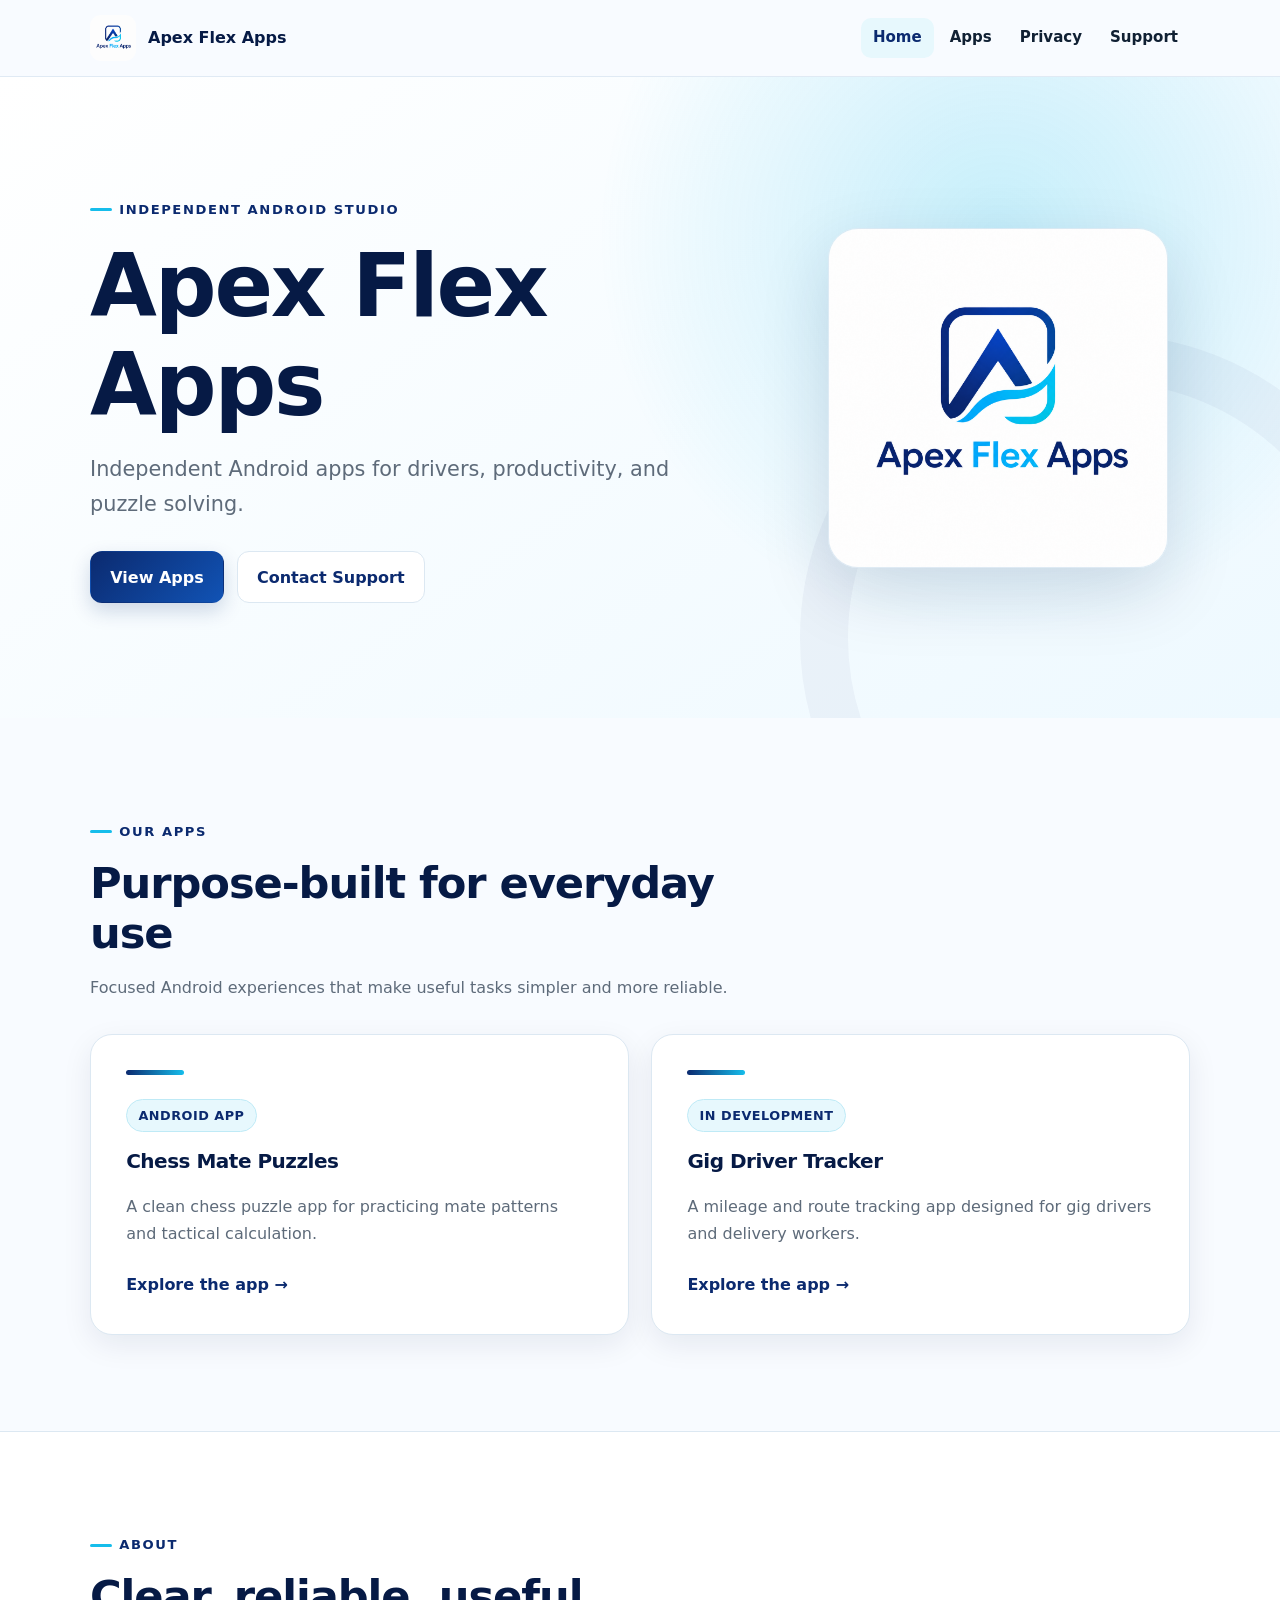
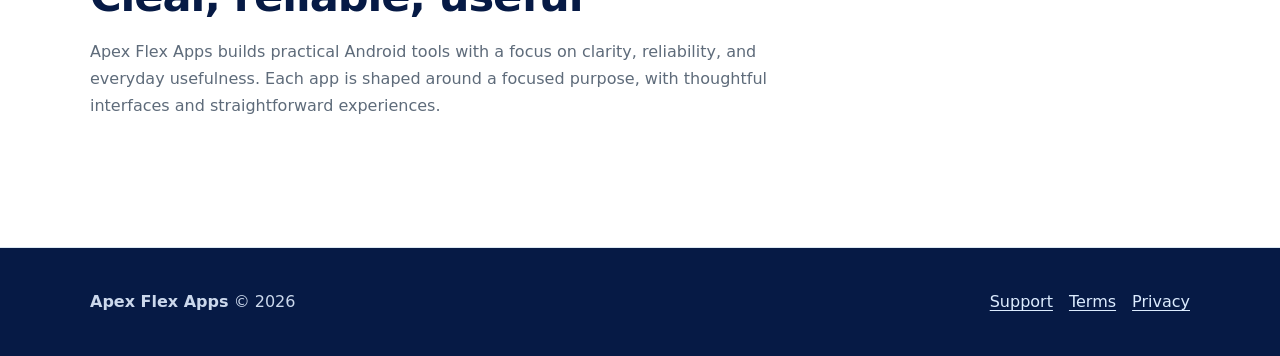
==== index.html @ 63ab4a0b "init commit" ====
<!doctype html>
<html lang="en">
<head>
  <meta charset="utf-8">
  <meta name="viewport" content="width=device-width, initial-scale=1">
  <meta name="description" content="Apex Flex Apps builds independent Android apps for drivers, productivity, and puzzle solving.">
  <title>Apex Flex Apps | Independent Android Apps</title>
  <link rel="icon" type="image/png" href="assets/img/logo.png">
  <link rel="stylesheet" href="assets/css/styles.css">
</head>
<body>
  <header class="site-header">
    <div class="container header-inner">
      <a class="brand" href="index.html" aria-label="Apex Flex Apps home"><img src="assets/img/logo.png" alt=""><span>Apex Flex Apps</span></a>
      <nav class="site-nav" aria-label="Primary navigation">
        <a href="index.html" aria-current="page">Home</a><a href="#apps">Apps</a><a href="privacy/chess-mate-puzzles.html">Privacy</a><a href="support.html">Support</a>
      </nav>
    </div>
  </header>
  <main>
    <section class="hero">
      <div class="container hero-grid">
        <div class="hero-copy">
          <span class="eyebrow">Independent Android studio</span>
          <h1>Apex Flex Apps</h1>
          <p>Independent Android apps for drivers, productivity, and puzzle solving.</p>
          <div class="actions"><a class="button" href="#apps">View Apps</a><a class="button button-secondary" href="support.html">Contact Support</a></div>
        </div>
        <img class="hero-logo" src="assets/img/logo.png" alt="Apex Flex Apps logo">
      </div>
    </section>
    <section class="section" id="apps">
      <div class="container">
        <div class="section-heading"><span class="eyebrow">Our apps</span><h2>Purpose-built for everyday use</h2><p>Focused Android experiences that make useful tasks simpler and more reliable.</p></div>
        <div class="card-grid">
          <article class="card card-accent"><span class="badge">Android app</span><h3>Chess Mate Puzzles</h3><p>A clean chess puzzle app for practicing mate patterns and tactical calculation.</p><a class="text-link" href="apps/chess-mate-puzzles.html">Explore the app</a></article>
          <article class="card card-accent"><span class="badge">In development</span><h3>Gig Driver Tracker</h3><p>A mileage and route tracking app designed for gig drivers and delivery workers.</p><a class="text-link" href="apps/gig-driver-tracker.html">Explore the app</a></article>
        </div>
      </div>
    </section>
    <section class="section section-alt">
      <div class="container"><div class="section-heading"><span class="eyebrow">About</span><h2>Clear, reliable, useful</h2><p>Apex Flex Apps builds practical Android tools with a focus on clarity, reliability, and everyday usefulness. Each app is shaped around a focused purpose, with thoughtful interfaces and straightforward experiences.</p></div></div>
    </section>
  </main>
  <footer class="site-footer"><div class="container footer-inner"><p><strong>Apex Flex Apps</strong> &copy; 2026</p><div class="footer-links"><a href="support.html">Support</a><a href="terms.html">Terms</a><a href="privacy/chess-mate-puzzles.html">Privacy</a></div></div></footer>
</body>
</html>
---- assets/css/styles.css ----
:root {
  --color-primary: #0b2a6f;
  --color-primary-dark: #061a45;
  --color-accent: #16bdeb;
  --color-accent-dark: #078db7;
  --color-accent-soft: #e7f8fd;
  --color-bg: #f8fbff;
  --color-surface: #ffffff;
  --color-text: #102033;
  --color-muted: #5e6b7a;
  --color-border: #dce8f2;
  --shadow-sm: 0 10px 30px rgba(6, 26, 69, 0.08);
  --shadow-lg: 0 24px 70px rgba(6, 26, 69, 0.14);
  --radius: 22px;
  --radius-sm: 14px;
  --container: 1100px;
}

* {
  box-sizing: border-box;
}

html {
  scroll-behavior: smooth;
}

body {
  margin: 0;
  color: var(--color-text);
  background: var(--color-bg);
  font-family: Inter, ui-sans-serif, system-ui, -apple-system, BlinkMacSystemFont, "Segoe UI", sans-serif;
  font-size: 1rem;
  line-height: 1.7;
}

img {
  max-width: 100%;
  display: block;
}

a {
  color: var(--color-primary);
  text-decoration-thickness: 1px;
  text-underline-offset: 3px;
}

a:hover {
  color: var(--color-accent-dark);
}

:focus-visible {
  outline: 3px solid var(--color-accent);
  outline-offset: 3px;
}

h1,
h2,
h3 {
  margin-top: 0;
  color: var(--color-primary-dark);
  line-height: 1.15;
  letter-spacing: -0.025em;
}

h1 {
  font-size: clamp(2.6rem, 8vw, 5.4rem);
  margin-bottom: 1rem;
}

h2 {
  font-size: clamp(1.8rem, 4vw, 2.7rem);
  margin-bottom: 1rem;
}

h3 {
  font-size: 1.25rem;
}

p {
  margin-top: 0;
}

.container {
  width: min(calc(100% - 2rem), var(--container));
  margin-inline: auto;
}

.site-header {
  position: sticky;
  z-index: 10;
  top: 0;
  border-bottom: 1px solid rgba(220, 232, 242, 0.85);
  background: rgba(248, 251, 255, 0.92);
  backdrop-filter: blur(16px);
}

.header-inner {
  display: flex;
  align-items: center;
  justify-content: space-between;
  gap: 1.5rem;
  min-height: 76px;
}

.brand {
  display: inline-flex;
  align-items: center;
  gap: 0.75rem;
  color: var(--color-primary-dark);
  font-weight: 800;
  text-decoration: none;
  white-space: nowrap;
}

.brand img {
  width: 46px;
  height: 46px;
  border-radius: 11px;
  object-fit: cover;
}

.site-nav {
  display: flex;
  align-items: center;
  justify-content: flex-end;
  gap: 0.25rem;
  flex-wrap: wrap;
}

.site-nav a {
  padding: 0.45rem 0.75rem;
  border-radius: 10px;
  color: var(--color-text);
  font-size: 0.94rem;
  font-weight: 650;
  text-decoration: none;
}

.site-nav a:hover,
.site-nav a[aria-current="page"] {
  color: var(--color-primary);
  background: var(--color-accent-soft);
}

main {
  min-height: calc(100vh - 250px);
}

.hero {
  position: relative;
  overflow: hidden;
  padding: clamp(4rem, 9vw, 7.5rem) 0;
  background:
    radial-gradient(circle at 78% 25%, rgba(22, 189, 235, 0.22), transparent 25rem),
    linear-gradient(145deg, #ffffff 0%, #eef9ff 100%);
}

.hero::after {
  position: absolute;
  right: -8rem;
  bottom: -14rem;
  width: 32rem;
  height: 32rem;
  border: 3rem solid rgba(11, 42, 111, 0.04);
  border-radius: 50%;
  content: "";
}

.hero-grid {
  position: relative;
  z-index: 1;
  display: grid;
  grid-template-columns: 1.25fr 0.75fr;
  align-items: center;
  gap: clamp(2rem, 6vw, 5rem);
}

.eyebrow {
  display: inline-flex;
  align-items: center;
  gap: 0.45rem;
  margin-bottom: 1rem;
  color: var(--color-primary);
  font-size: 0.82rem;
  font-weight: 800;
  letter-spacing: 0.12em;
  text-transform: uppercase;
}

.eyebrow::before {
  width: 22px;
  height: 3px;
  border-radius: 99px;
  background: var(--color-accent);
  content: "";
}

.hero-copy {
  max-width: 680px;
}

.hero-copy p {
  max-width: 650px;
  color: var(--color-muted);
  font-size: clamp(1.08rem, 2vw, 1.3rem);
}

.hero-logo {
  width: min(100%, 340px);
  margin-inline: auto;
  border: 1px solid rgba(220, 232, 242, 0.8);
  border-radius: 30px;
  box-shadow: var(--shadow-lg);
}

.actions {
  display: flex;
  gap: 0.8rem;
  margin-top: 1.8rem;
  flex-wrap: wrap;
}

.button {
  display: inline-flex;
  align-items: center;
  justify-content: center;
  min-height: 48px;
  padding: 0.72rem 1.2rem;
  border: 1px solid transparent;
  border-radius: 12px;
  color: #fff;
  background: linear-gradient(135deg, var(--color-primary), #1153b5);
  box-shadow: 0 8px 20px rgba(11, 42, 111, 0.18);
  font-weight: 750;
  text-decoration: none;
}

.button:hover {
  color: #fff;
  background: var(--color-primary-dark);
  transform: translateY(-1px);
}

.button-secondary {
  border-color: var(--color-border);
  color: var(--color-primary);
  background: var(--color-surface);
  box-shadow: none;
}

.button-secondary:hover {
  color: var(--color-primary-dark);
  background: var(--color-accent-soft);
}

.button-disabled,
.button-disabled:hover {
  cursor: default;
  color: var(--color-muted);
  background: #edf3f8;
  box-shadow: none;
  transform: none;
}

.section {
  padding: clamp(4rem, 8vw, 6rem) 0;
}

.section-alt {
  border-block: 1px solid var(--color-border);
  background: var(--color-surface);
}

.section-heading {
  max-width: 700px;
  margin-bottom: 2rem;
}

.section-heading p,
.muted,
.card p {
  color: var(--color-muted);
}

.card-grid {
  display: grid;
  grid-template-columns: repeat(2, 1fr);
  gap: 1.4rem;
}

.card {
  padding: clamp(1.5rem, 4vw, 2.2rem);
  border: 1px solid var(--color-border);
  border-radius: var(--radius);
  background: var(--color-surface);
  box-shadow: var(--shadow-sm);
}

.card-accent {
  position: relative;
  overflow: hidden;
}

.card-accent::before {
  display: block;
  width: 58px;
  height: 5px;
  margin-bottom: 1.5rem;
  border-radius: 99px;
  background: linear-gradient(90deg, var(--color-primary), var(--color-accent));
  content: "";
}

.text-link {
  display: inline-flex;
  align-items: center;
  gap: 0.35rem;
  margin-top: 0.5rem;
  font-weight: 750;
  text-decoration: none;
}

.text-link::after {
  content: "\2192";
}

.page-hero {
  padding: clamp(3.5rem, 8vw, 6rem) 0;
  border-bottom: 1px solid var(--color-border);
  background:
    radial-gradient(circle at 90% 10%, rgba(22, 189, 235, 0.2), transparent 22rem),
    linear-gradient(150deg, #fff, #eef8ff);
}

.page-hero h1 {
  max-width: 850px;
  font-size: clamp(2.4rem, 7vw, 4.4rem);
}

.page-hero p {
  max-width: 720px;
  color: var(--color-muted);
  font-size: 1.15rem;
}

.badge {
  display: inline-flex;
  margin-bottom: 1.1rem;
  padding: 0.3rem 0.7rem;
  border: 1px solid #bfeaf6;
  border-radius: 999px;
  color: var(--color-primary);
  background: var(--color-accent-soft);
  font-size: 0.8rem;
  font-weight: 800;
  letter-spacing: 0.04em;
  text-transform: uppercase;
}

.content-grid {
  display: grid;
  grid-template-columns: minmax(0, 1fr) 280px;
  align-items: start;
  gap: 2rem;
}

.content-stack {
  display: grid;
  gap: 1.2rem;
}

.content-section {
  scroll-margin-top: 100px;
  padding: clamp(1.4rem, 4vw, 2rem);
  border: 1px solid var(--color-border);
  border-radius: var(--radius-sm);
  background: var(--color-surface);
}

.content-section > :last-child {
  margin-bottom: 0;
}

.side-card {
  position: sticky;
  top: 100px;
}

.side-card ul,
.feature-list {
  margin: 0;
  padding-left: 1.2rem;
}

.feature-list li,
.side-card li {
  margin: 0.5rem 0;
}

.policy-meta {
  margin-bottom: 1.8rem;
  padding: 1rem 1.2rem;
  border-left: 4px solid var(--color-accent);
  border-radius: 0 var(--radius-sm) var(--radius-sm) 0;
  background: var(--color-accent-soft);
}

.policy-meta p {
  margin: 0.15rem 0;
}

.site-footer {
  padding: 2.5rem 0;
  color: #cbd8ec;
  background: var(--color-primary-dark);
}

.footer-inner {
  display: flex;
  align-items: center;
  justify-content: space-between;
  gap: 1rem 2rem;
  flex-wrap: wrap;
}

.footer-inner p {
  margin: 0;
}

.footer-links {
  display: flex;
  gap: 1rem;
  flex-wrap: wrap;
}

.footer-links a {
  color: #dcecff;
}

.footer-links a:hover {
  color: var(--color-accent);
}

@media (max-width: 760px) {
  .header-inner {
    align-items: flex-start;
    flex-direction: column;
    gap: 0.5rem;
    padding: 0.8rem 0;
  }

  .site-header {
    position: static;
  }

  .site-nav {
    justify-content: flex-start;
  }

  .hero-grid,
  .card-grid,
  .content-grid {
    grid-template-columns: 1fr;
  }

  .hero-logo {
    width: min(75%, 300px);
  }

  .hero-copy {
    text-align: center;
  }

  .hero-copy .eyebrow,
  .hero-copy .actions {
    justify-content: center;
  }

  .side-card {
    position: static;
  }
}

@media (prefers-reduced-motion: reduce) {
  html {
    scroll-behavior: auto;
  }
}
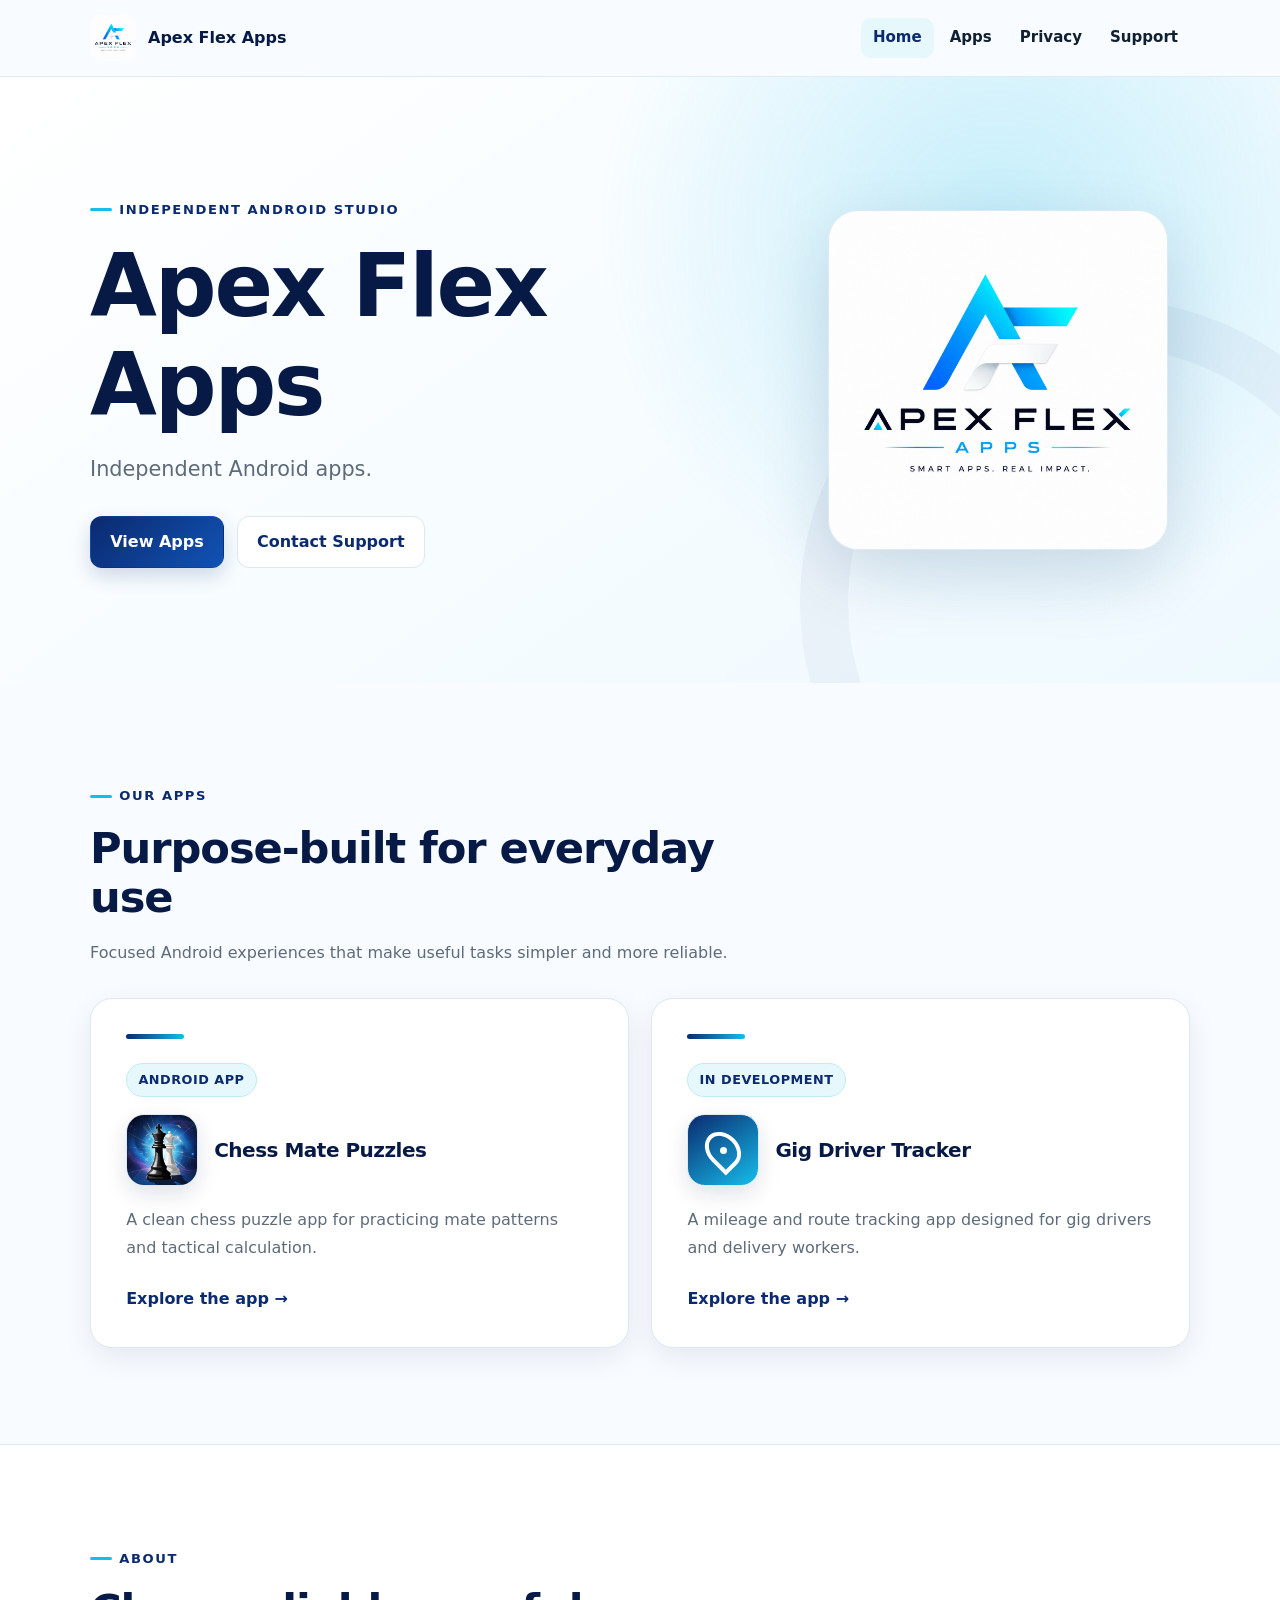
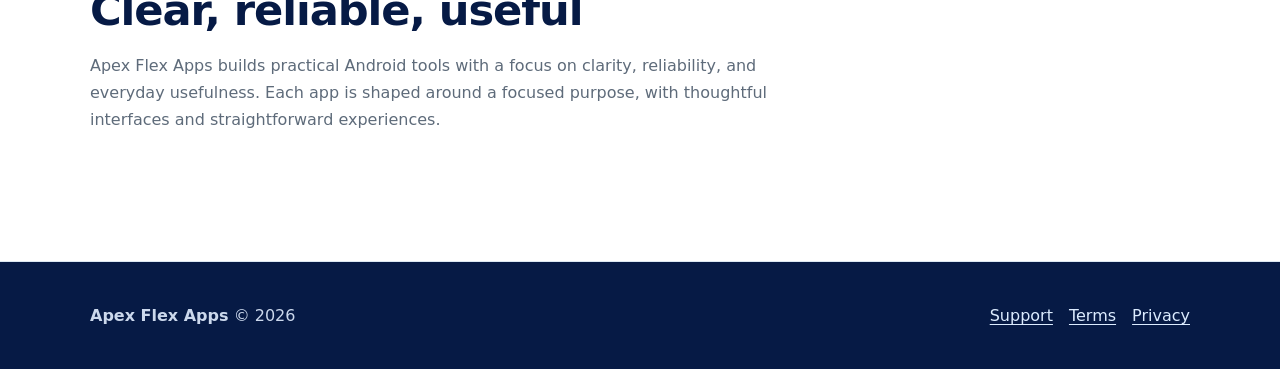
==== commit f8cc8524: "Add images to apps. Change logo" ====
--- a/index.html
+++ b/index.html
@@ -5,13 +5,13 @@
   <meta name="viewport" content="width=device-width, initial-scale=1">
   <meta name="description" content="Apex Flex Apps builds independent Android apps for drivers, productivity, and puzzle solving.">
   <title>Apex Flex Apps | Independent Android Apps</title>
-  <link rel="icon" type="image/png" href="assets/img/logo.png">
+  <link rel="icon" type="image/png" href="assets/img/logo_white_bg.png">
   <link rel="stylesheet" href="assets/css/styles.css">
 </head>
 <body>
   <header class="site-header">
     <div class="container header-inner">
-      <a class="brand" href="index.html" aria-label="Apex Flex Apps home"><img src="assets/img/logo.png" alt=""><span>Apex Flex Apps</span></a>
+      <a class="brand" href="index.html" aria-label="Apex Flex Apps home"><img class="brand-logo" src="assets/img/logo_white_bg.png" alt=""><span>Apex Flex Apps</span></a>
       <nav class="site-nav" aria-label="Primary navigation">
         <a href="index.html" aria-current="page">Home</a><a href="#apps">Apps</a><a href="privacy/chess-mate-puzzles.html">Privacy</a><a href="support.html">Support</a>
       </nav>
@@ -23,18 +23,18 @@
         <div class="hero-copy">
           <span class="eyebrow">Independent Android studio</span>
           <h1>Apex Flex Apps</h1>
-          <p>Independent Android apps for drivers, productivity, and puzzle solving.</p>
+          <p>Independent Android apps.</p>
           <div class="actions"><a class="button" href="#apps">View Apps</a><a class="button button-secondary" href="support.html">Contact Support</a></div>
         </div>
-        <img class="hero-logo" src="assets/img/logo.png" alt="Apex Flex Apps logo">
+        <img class="hero-logo" src="assets/img/logo_white_bg.png" alt="Apex Flex Apps logo">
       </div>
     </section>
     <section class="section" id="apps">
       <div class="container">
         <div class="section-heading"><span class="eyebrow">Our apps</span><h2>Purpose-built for everyday use</h2><p>Focused Android experiences that make useful tasks simpler and more reliable.</p></div>
         <div class="card-grid">
-          <article class="card card-accent"><span class="badge">Android app</span><h3>Chess Mate Puzzles</h3><p>A clean chess puzzle app for practicing mate patterns and tactical calculation.</p><a class="text-link" href="apps/chess-mate-puzzles.html">Explore the app</a></article>
-          <article class="card card-accent"><span class="badge">In development</span><h3>Gig Driver Tracker</h3><p>A mileage and route tracking app designed for gig drivers and delivery workers.</p><a class="text-link" href="apps/gig-driver-tracker.html">Explore the app</a></article>
+          <article class="card card-accent"><span class="badge">Android app</span><div class="app-heading"><img class="app-icon" src="assets/img/apps_icons/chess_icon.png" alt="Chess Mate Puzzles app icon"><h3>Chess Mate Puzzles</h3></div><p>A clean chess puzzle app for practicing mate patterns and tactical calculation.</p><a class="text-link" href="apps/chess-mate-puzzles.html">Explore the app</a></article>
+          <article class="card card-accent"><span class="badge">In development</span><div class="app-heading"><span class="app-icon-placeholder" role="img" aria-label="Gig Driver Tracker placeholder icon"></span><h3>Gig Driver Tracker</h3></div><p>A mileage and route tracking app designed for gig drivers and delivery workers.</p><a class="text-link" href="apps/gig-driver-tracker.html">Explore the app</a></article>
         </div>
       </div>
     </section>
--- a/assets/css/styles.css
+++ b/assets/css/styles.css
@@ -112,7 +112,7 @@
   white-space: nowrap;
 }
 
-.brand img {
+.brand-logo {
   width: 46px;
   height: 46px;
   border-radius: 11px;
@@ -207,9 +207,11 @@
 
 .hero-logo {
   width: min(100%, 340px);
+  aspect-ratio: 1;
   margin-inline: auto;
   border: 1px solid rgba(220, 232, 242, 0.8);
   border-radius: 30px;
+  object-fit: cover;
   box-shadow: var(--shadow-lg);
 }
 
@@ -309,6 +311,77 @@
   border-radius: 99px;
   background: linear-gradient(90deg, var(--color-primary), var(--color-accent));
   content: "";
+}
+
+.app-heading {
+  display: flex;
+  align-items: center;
+  gap: 1rem;
+  margin-bottom: 1.25rem;
+}
+
+.app-heading h1,
+.app-heading h3 {
+  margin-bottom: 0;
+}
+
+.app-icon,
+.app-icon-placeholder {
+  width: 72px;
+  height: 72px;
+  flex: 0 0 72px;
+  border: 1px solid var(--color-border);
+  border-radius: 18px;
+  box-shadow: 0 8px 22px rgba(6, 26, 69, 0.12);
+}
+
+.app-icon {
+  object-fit: cover;
+}
+
+.app-icon-placeholder {
+  position: relative;
+  display: grid;
+  place-items: center;
+  overflow: hidden;
+  background: linear-gradient(145deg, var(--color-primary), var(--color-accent));
+}
+
+.app-icon-placeholder::before {
+  width: 24px;
+  height: 32px;
+  border: 4px solid #fff;
+  border-radius: 50% 50% 50% 0;
+  content: "";
+  transform: rotate(-45deg);
+}
+
+.app-icon-placeholder::after {
+  position: absolute;
+  width: 7px;
+  height: 7px;
+  border-radius: 50%;
+  background: #fff;
+  content: "";
+}
+
+.app-hero-heading {
+  display: flex;
+  align-items: center;
+  gap: 1.25rem;
+  margin-bottom: 1rem;
+}
+
+.app-hero-heading h1 {
+  margin-bottom: 0;
+}
+
+.app-hero-heading .app-icon,
+.app-hero-heading .app-icon-placeholder {
+  width: 88px;
+  height: 88px;
+  flex-basis: 88px;
+  border-radius: 22px;
 }
 
 .text-link {
@@ -467,6 +540,15 @@
     width: min(75%, 300px);
   }
 
+  .app-hero-heading {
+    align-items: flex-start;
+    flex-direction: column;
+  }
+
+  .app-heading {
+    align-items: flex-start;
+  }
+
   .hero-copy {
     text-align: center;
   }
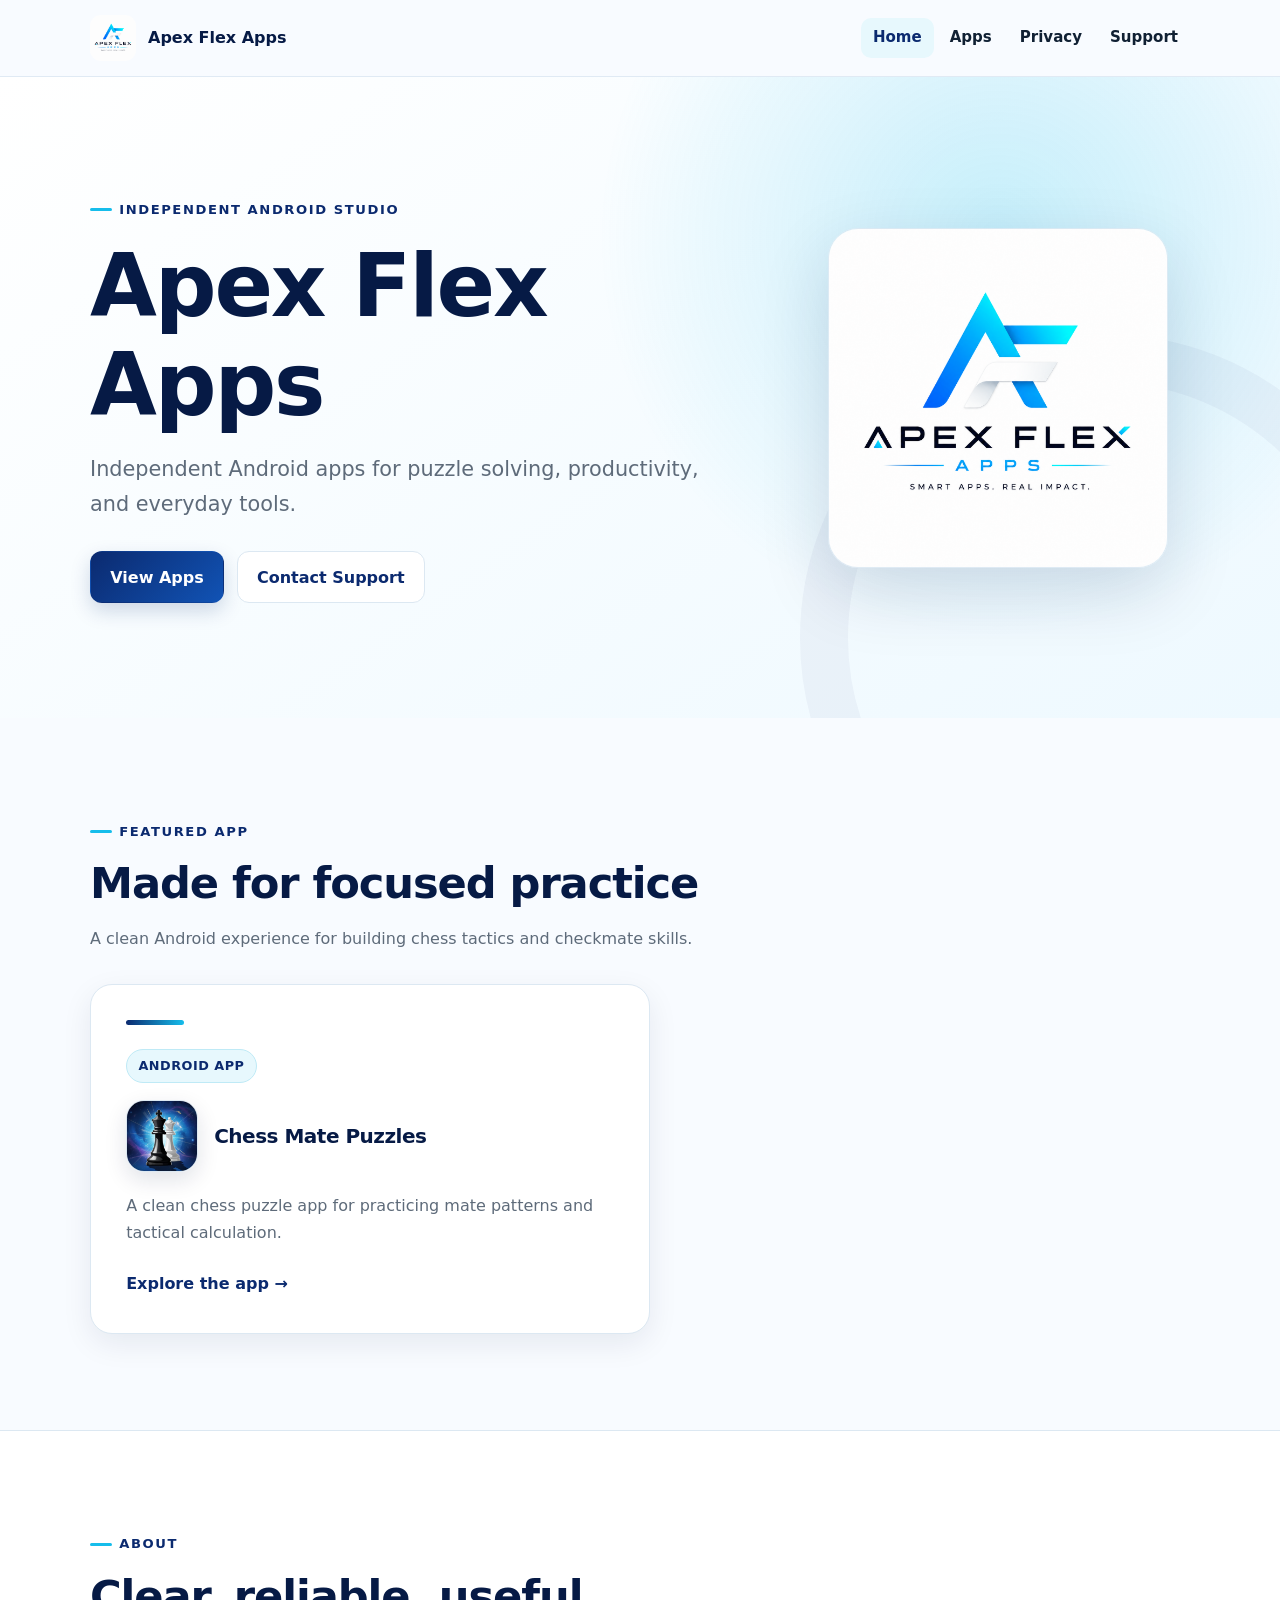
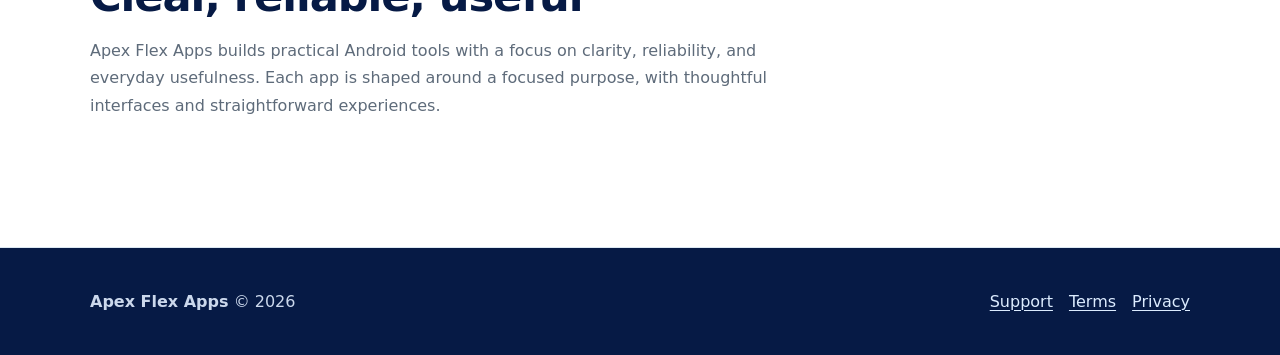
==== commit 25c82f92: "Removed tracker app" ====
--- a/index.html
+++ b/index.html
@@ -3,15 +3,15 @@
 <head>
   <meta charset="utf-8">
   <meta name="viewport" content="width=device-width, initial-scale=1">
-  <meta name="description" content="Apex Flex Apps builds independent Android apps for drivers, productivity, and puzzle solving.">
+  <meta name="description" content="Apex Flex Apps creates Chess Mate Puzzles and focused Android tools for puzzle solving and everyday use.">
   <title>Apex Flex Apps | Independent Android Apps</title>
-  <link rel="icon" type="image/png" href="assets/img/logo_white_bg.png">
+  <link rel="icon" type="image/png" href="assets/img/logos/logo_white_bg.png">
   <link rel="stylesheet" href="assets/css/styles.css">
 </head>
 <body>
   <header class="site-header">
     <div class="container header-inner">
-      <a class="brand" href="index.html" aria-label="Apex Flex Apps home"><img class="brand-logo" src="assets/img/logo_white_bg.png" alt=""><span>Apex Flex Apps</span></a>
+      <a class="brand" href="index.html" aria-label="Apex Flex Apps home"><img class="brand-logo" src="assets/img/logos/logo_white_bg.png" alt=""><span>Apex Flex Apps</span></a>
       <nav class="site-nav" aria-label="Primary navigation">
         <a href="index.html" aria-current="page">Home</a><a href="#apps">Apps</a><a href="privacy/chess-mate-puzzles.html">Privacy</a><a href="support.html">Support</a>
       </nav>
@@ -23,18 +23,17 @@
         <div class="hero-copy">
           <span class="eyebrow">Independent Android studio</span>
           <h1>Apex Flex Apps</h1>
-          <p>Independent Android apps.</p>
+          <p>Independent Android apps for puzzle solving, productivity, and everyday tools.</p>
           <div class="actions"><a class="button" href="#apps">View Apps</a><a class="button button-secondary" href="support.html">Contact Support</a></div>
         </div>
-        <img class="hero-logo" src="assets/img/logo_white_bg.png" alt="Apex Flex Apps logo">
+        <img class="hero-logo" src="assets/img/logos/logo_white_bg.png" alt="Apex Flex Apps logo">
       </div>
     </section>
     <section class="section" id="apps">
       <div class="container">
-        <div class="section-heading"><span class="eyebrow">Our apps</span><h2>Purpose-built for everyday use</h2><p>Focused Android experiences that make useful tasks simpler and more reliable.</p></div>
-        <div class="card-grid">
-          <article class="card card-accent"><span class="badge">Android app</span><div class="app-heading"><img class="app-icon" src="assets/img/apps_icons/chess_icon.png" alt="Chess Mate Puzzles app icon"><h3>Chess Mate Puzzles</h3></div><p>A clean chess puzzle app for practicing mate patterns and tactical calculation.</p><a class="text-link" href="apps/chess-mate-puzzles.html">Explore the app</a></article>
-          <article class="card card-accent"><span class="badge">In development</span><div class="app-heading"><span class="app-icon-placeholder" role="img" aria-label="Gig Driver Tracker placeholder icon"></span><h3>Gig Driver Tracker</h3></div><p>A mileage and route tracking app designed for gig drivers and delivery workers.</p><a class="text-link" href="apps/gig-driver-tracker.html">Explore the app</a></article>
+        <div class="section-heading"><span class="eyebrow">Featured app</span><h2>Made for focused practice</h2><p>A clean Android experience for building chess tactics and checkmate skills.</p></div>
+        <div class="card-grid card-grid-single">
+          <article class="card card-accent"><span class="badge">Android app</span><div class="app-heading"><img class="app-icon" src="assets/img/app-icons/chess_icon.png" alt="Chess Mate Puzzles app icon"><h3>Chess Mate Puzzles</h3></div><p>A clean chess puzzle app for practicing mate patterns and tactical calculation.</p><a class="text-link" href="apps/chess-mate-puzzles.html">Explore the app</a></article>
         </div>
       </div>
     </section>
--- a/assets/css/styles.css
+++ b/assets/css/styles.css
@@ -290,6 +290,10 @@
   gap: 1.4rem;
 }
 
+.card-grid-single {
+  grid-template-columns: minmax(0, 560px);
+}
+
 .card {
   padding: clamp(1.5rem, 4vw, 2.2rem);
   border: 1px solid var(--color-border);
@@ -470,6 +474,97 @@
   margin: 0.5rem 0;
 }
 
+.screenshots-section .section-heading {
+  margin-bottom: 1.5rem;
+}
+
+.screenshot-grid {
+  display: grid;
+  grid-template-columns: repeat(3, minmax(0, 1fr));
+  gap: 1rem;
+}
+
+.screenshot-thumb {
+  min-width: 0;
+  padding: 0.45rem;
+  border: 1px solid var(--color-border);
+  border-radius: 20px;
+  background: linear-gradient(145deg, #eef8ff, #fff);
+  box-shadow: var(--shadow-sm);
+  cursor: zoom-in;
+}
+
+.screenshot-thumb:hover {
+  border-color: var(--color-accent);
+  transform: translateY(-2px);
+}
+
+.screenshot-thumb img {
+  width: 100%;
+  height: min(48vw, 390px);
+  border-radius: 14px;
+  object-fit: contain;
+}
+
+.lightbox[hidden] {
+  display: none;
+}
+
+.lightbox {
+  position: fixed;
+  z-index: 100;
+  inset: 0;
+  display: grid;
+  grid-template-columns: auto minmax(0, 1fr) auto;
+  align-items: center;
+  gap: clamp(0.4rem, 2vw, 1.5rem);
+  padding: clamp(1rem, 4vw, 3rem);
+  background: rgba(2, 10, 28, 0.92);
+}
+
+.lightbox-image {
+  max-width: 100%;
+  max-height: calc(100vh - 4rem);
+  margin-inline: auto;
+  border-radius: 22px;
+  object-fit: contain;
+  box-shadow: 0 30px 90px rgba(0, 0, 0, 0.45);
+}
+
+.lightbox-close,
+.lightbox-prev,
+.lightbox-next {
+  display: grid;
+  width: 48px;
+  height: 48px;
+  padding: 0;
+  border: 1px solid rgba(255, 255, 255, 0.32);
+  border-radius: 50%;
+  color: #fff;
+  background: rgba(11, 42, 111, 0.8);
+  font: inherit;
+  font-size: 2rem;
+  line-height: 1;
+  place-items: center;
+  cursor: pointer;
+}
+
+.lightbox-close:hover,
+.lightbox-prev:hover,
+.lightbox-next:hover {
+  background: var(--color-accent-dark);
+}
+
+.lightbox-close {
+  position: absolute;
+  top: 1rem;
+  right: 1rem;
+}
+
+.lightbox-open {
+  overflow: hidden;
+}
+
 .policy-meta {
   margin-bottom: 1.8rem;
   padding: 1rem 1.2rem;
@@ -561,6 +656,32 @@
   .side-card {
     position: static;
   }
+
+  .screenshot-grid {
+    grid-template-columns: repeat(2, minmax(0, 1fr));
+  }
+
+  .screenshot-thumb img {
+    height: min(72vw, 430px);
+  }
+
+  .lightbox {
+    grid-template-columns: 1fr 1fr;
+    grid-template-rows: minmax(0, 1fr) auto;
+    gap: 0.75rem;
+    padding: 4rem 1rem 1rem;
+  }
+
+  .lightbox-image {
+    grid-column: 1 / -1;
+    grid-row: 1;
+    max-height: calc(100vh - 10rem);
+  }
+
+  .lightbox-prev,
+  .lightbox-next {
+    justify-self: center;
+  }
 }
 
 @media (prefers-reduced-motion: reduce) {
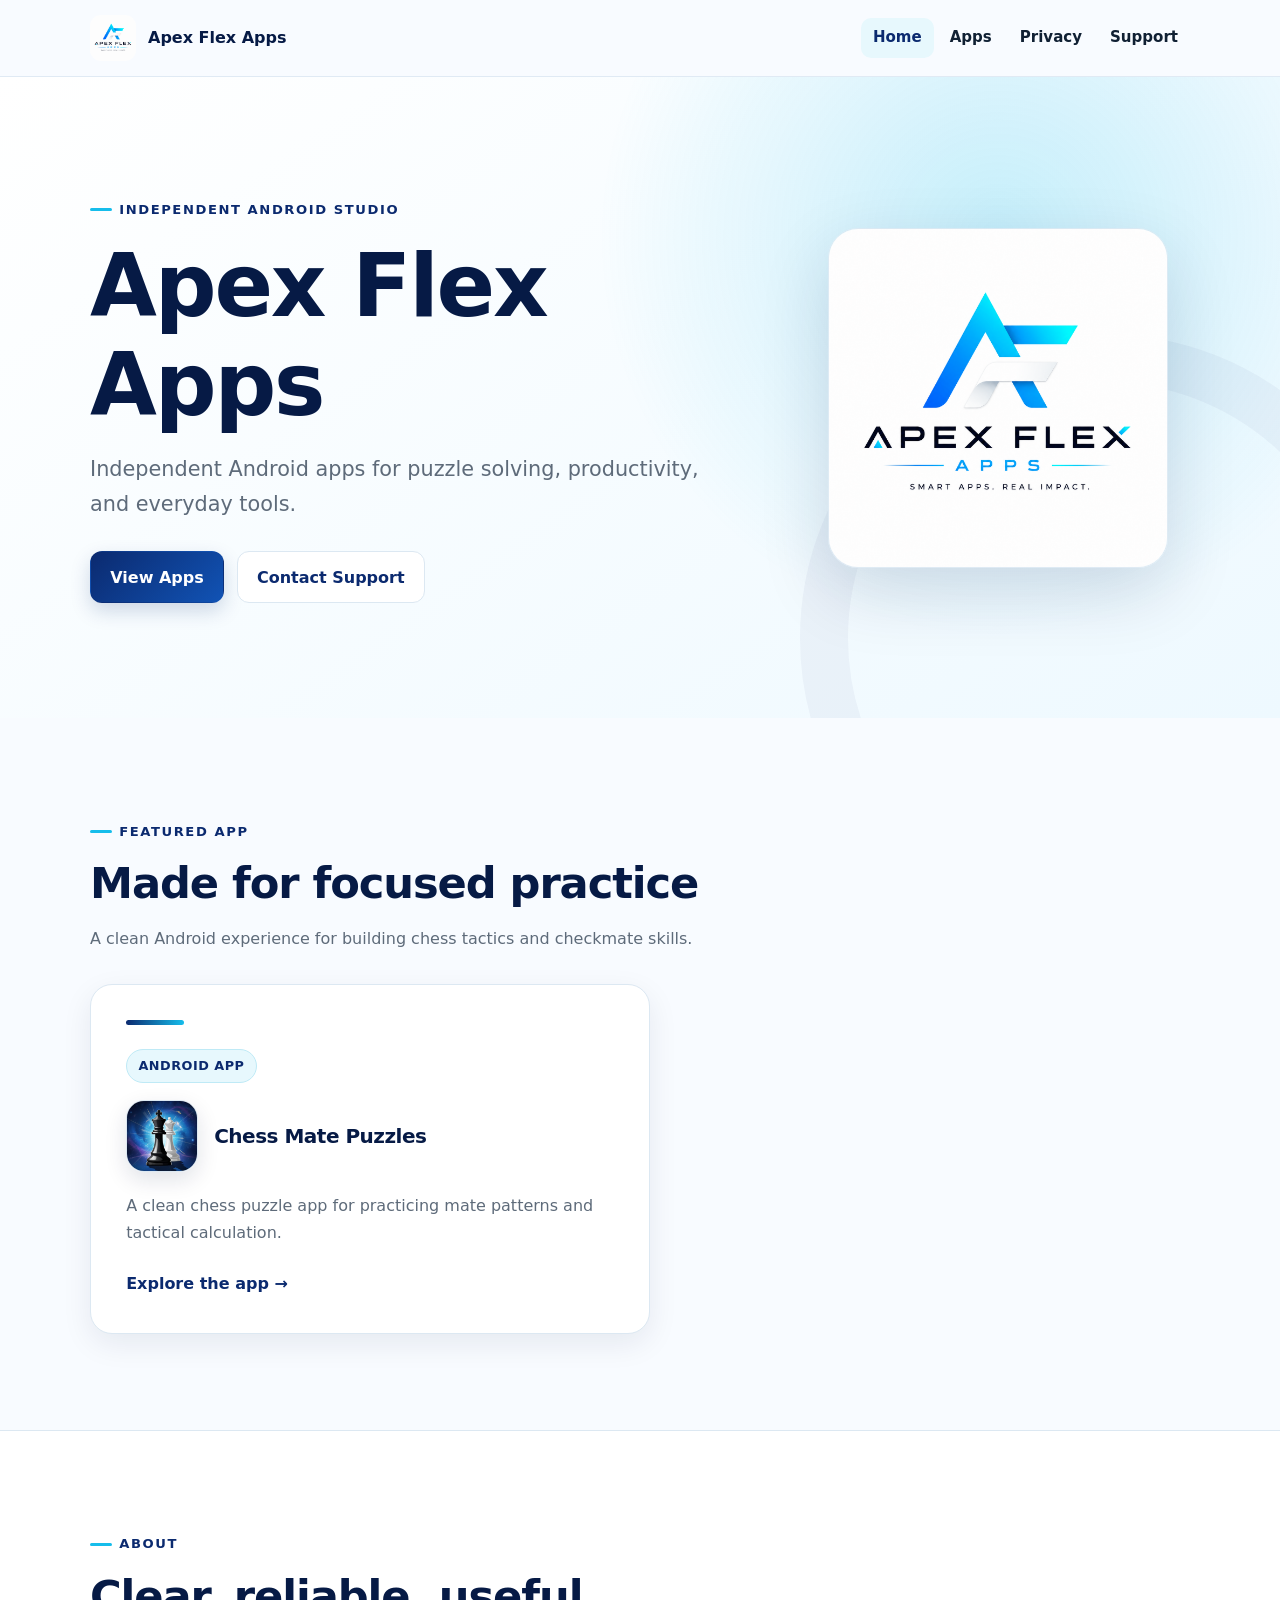
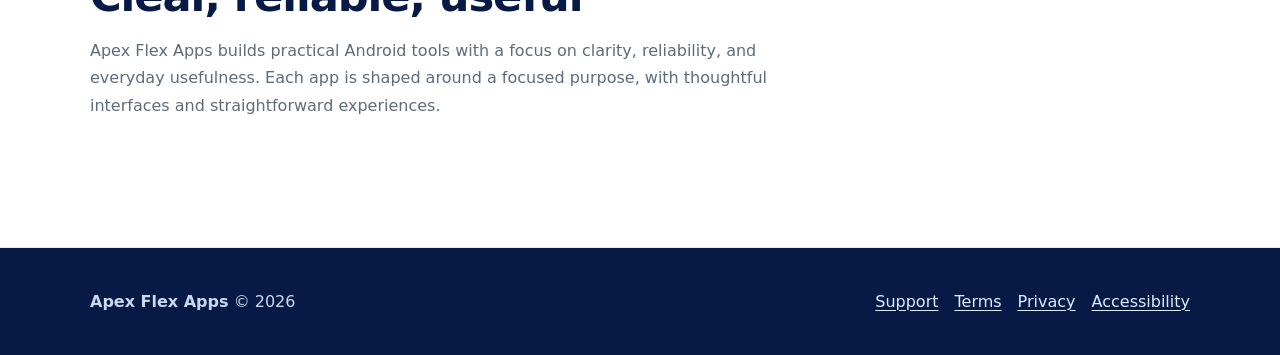
==== commit a87cc8fa: "Update privacy, accessibility, and Chess Mate Puzzles app pages" ====
--- a/index.html
+++ b/index.html
@@ -13,7 +13,7 @@
     <div class="container header-inner">
       <a class="brand" href="index.html" aria-label="Apex Flex Apps home"><img class="brand-logo" src="assets/img/logos/logo_white_bg.png" alt=""><span>Apex Flex Apps</span></a>
       <nav class="site-nav" aria-label="Primary navigation">
-        <a href="index.html" aria-current="page">Home</a><a href="#apps">Apps</a><a href="privacy/chess-mate-puzzles.html">Privacy</a><a href="support.html">Support</a>
+        <a href="index.html" aria-current="page">Home</a><a href="#apps">Apps</a><a href="privacy.html">Privacy</a><a href="support.html">Support</a>
       </nav>
     </div>
   </header>
@@ -41,6 +41,6 @@
       <div class="container"><div class="section-heading"><span class="eyebrow">About</span><h2>Clear, reliable, useful</h2><p>Apex Flex Apps builds practical Android tools with a focus on clarity, reliability, and everyday usefulness. Each app is shaped around a focused purpose, with thoughtful interfaces and straightforward experiences.</p></div></div>
     </section>
   </main>
-  <footer class="site-footer"><div class="container footer-inner"><p><strong>Apex Flex Apps</strong> &copy; 2026</p><div class="footer-links"><a href="support.html">Support</a><a href="terms.html">Terms</a><a href="privacy/chess-mate-puzzles.html">Privacy</a></div></div></footer>
+  <footer class="site-footer"><div class="container footer-inner"><p><strong>Apex Flex Apps</strong> &copy; 2026</p><div class="footer-links"><a href="support.html">Support</a><a href="terms.html">Terms</a><a href="privacy.html">Privacy</a><a href="accessibility.html">Accessibility</a></div></div></footer>
 </body>
 </html>
